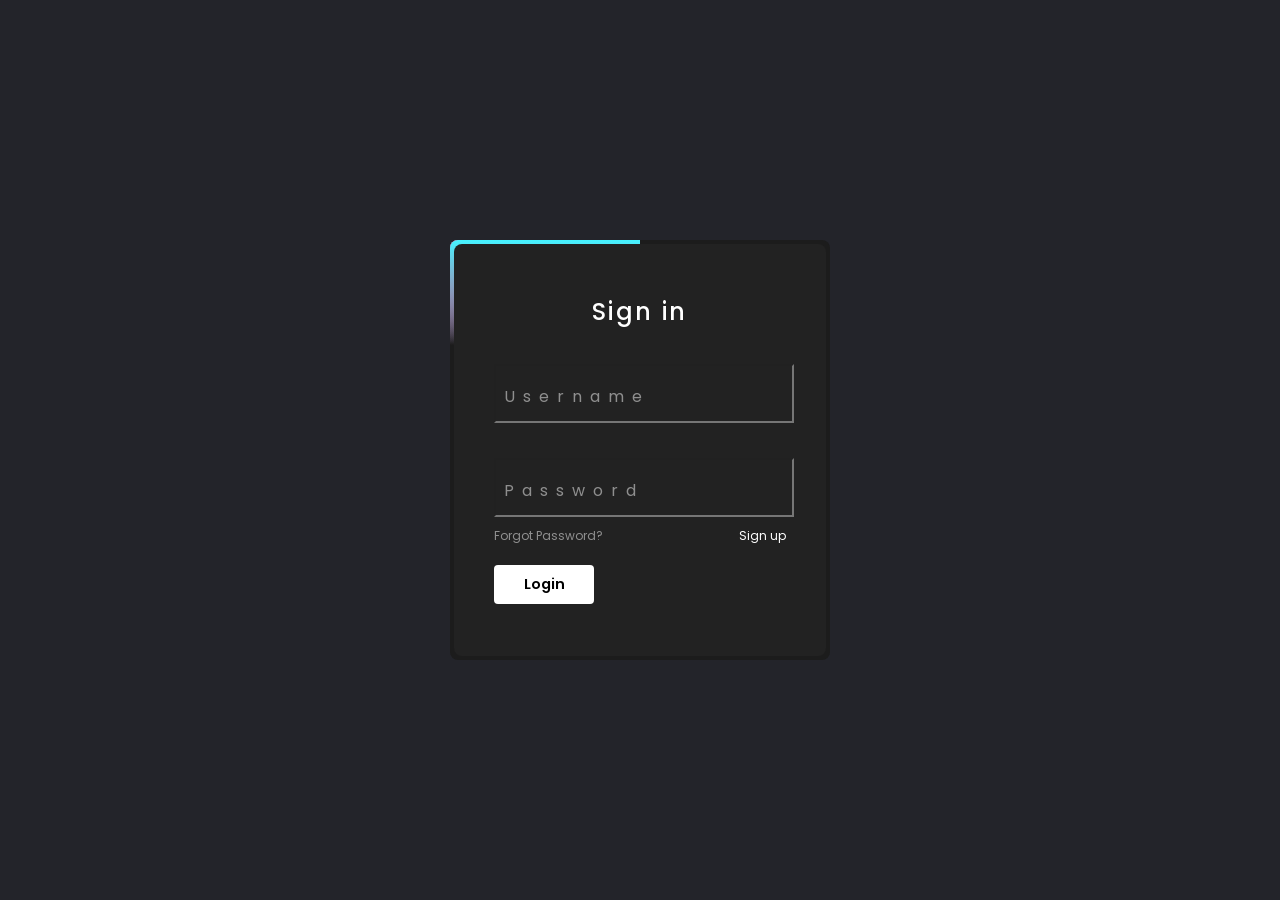
==== index.html @ 07b3e965 "first commit" ====
<!DOCTYPE html>
<html lang="en">
<head>
    <meta charset="UTF-8">
    <meta name="viewport" content="width=device-width, initial-scale=1.0">
    <title>Login</title>
    <link rel="stylesheet" href="style.css">
</head>
<body>
    <div class="box">
        <span class="borderLine"></span>
        <form>
            <h2>Sign in</h2>
            <div class="inputBox">
                <input type="text" required="required">
                <span>Username</span>
                <i></i>
            </div>
            <div class="inputBox">
                <input type="password" required="required">
                <span>Password</span>
                <i></i>
            </div>

            <div class="Links">
                <a href="#">Forgot Password?</a>
                <a href="#">Sign up</a>
            </div>

            <input type="submit" value="Login">
        </form>
    </div>
    <!-- Referensi Chanel -->
    <!-- https://youtu.be/rWQeqH526KA?si=4NmRKEbSD_kyifnA -->
</body>
</html>
---- style.css ----
@import url('https://fonts.googleapis.com/css2?family=Poppins:wght@300;400;500;600;700;800;900&display=swap');
*
{
    margin: 0;
    padding: 0;
    box-sizing: border-box;
    font-family: 'Poppins', sans-serif;
}

body
{
    display: flex;
    justify-content: center;
    align-items: center;
    min-height: 100vh;
    background: #23242a;
}

.box 
{
    position: relative;
    width: 380px;
    height: 420px;
    background: #1c1c1c;
    border-radius: 8px;
    overflow: hidden;
}

.box::before 
{
    content: '';
    position: absolute;
    top: -50%;
    left: -50%;
    width: 380px;
    height: 420px;
    background: linear-gradient(0deg, transparent,transparent,#45f3ff,#45f3ff,#45f3ff);
    z-index: 1;
    transform-origin: bottom right;
    animation: animate 6s linear infinite;
}

.box::after
{
    content: '';
    position: absolute;
    top: -50%;
    left: -50%;
    width: 380px;
    height: 420px;
    background: linear-gradient(0deg, transparent,transparent,#45f3ff,#45f3ff,#45f3ff);
    z-index: 1;
    transform-origin: bottom right;
    animation: animate 6s linear infinite;
    animation-delay: -3s;
}

.borderLine 
{
    position: absolute;
    top: 0;
    inset: 0;
}

.borderLine::before 
{
    content: '';
    position: absolute;
    top: -50%;
    left: -50%;
    width: 380px;
    height: 420px;
    background: linear-gradient(0deg, transparent,transparent,#ff2770,#ff2770,#ff2770);
    z-index: 1;
    transform-origin: bottom right;
    animation: animate 6s linear infinite;
    animation-delay: -1.5s;
}

.borderLine::after
{
    content: '';
    position: absolute;
    top: -50%;
    left: -50%;
    width: 380px;
    height: 420px;
    background: linear-gradient(0deg, transparent,transparent,#ff2770,#ff2770,#ff2770);
    z-index: 1;
    transform-origin: bottom right;
    animation: animate 6s linear infinite;
    animation-delay: -4.5s;
}

@keyframes animate
{
    0% 
    {
        transform: rotate(0deg);
    }
    100% 
    {
        transform: rotate(360deg);
    }
}
.box form 
{
    position: absolute;
    inset: 4px;
    background: #222;
    padding: 50px 40px;
    border-radius: 8px;
    z-index: 2;
    display: flex;
    flex-direction: column;
}

.box form h2
{
    color: #fff;
    font-weight: 500;
    text-align: center;
    letter-spacing: 0.1em;
}

.box form .inputBox 
{
    position: relative;
    width: 300px;
    margin-top: 35px;
}

.box form .inputBox input
{
    position: relative;
    width: 100%;
    padding: 20px 10px 10px;
    background: transparent;
    outline: none;
    box-shadow: none;
    color: #23242a;
    font-size: 1em;
    letter-spacing: 0.5em;
    transition: 0.5s;
    z-index: 10;
}

.box form .inputBox span
{
    position: absolute;
    left: 0;
    padding: 20px 10px 10px;
    pointer-events: none;
    color: #8f8f8f;
    font-size: 1em;
    letter-spacing: 0.5em;
    transition: 0.5s;
}

.box form .inputBox input:valid ~ span, 
.box form .inputBox input:focus ~ span 
{
    color: #fff;
    font-size: 0.75em;
    transform: translateY(-34px);
}

.box form .inputBox i 
{
    position: absolute;
    left: 0;
    bottom: 0;
    width: 100%;
    height: 2px;
    background: #fff;
    border-radius: 4px;
    overflow:hidden ;
    transition: 0.5s;
    pointer-events: none;
}

.box form .inputBox input:valid ~ i, 
.box form .inputBox input:focus ~ i 
{
    height: 45px;
}

.box form .Links
{
    display: flex;
    justify-content: space-between;
}

.box form .Links a 
{
    margin: 10px 0;
    font-size: 0.75em;
    color: #8f8f8f;
    text-decoration: none;
}

.box form .Links a:hover, 
.box form .Links a:nth-child(2)
{
    color: #fff;
}

.box form input[type="submit"] 
{
    border: none;
    outline: none;
    padding: 9px 25px;
    background: #fff;
    cursor: pointer;
    font-size: 0.9em;
    border-radius: 4px;
    font-weight: 600;
    width: 100px;
    margin-top: 10px;
}

.box form input[type="submit"]:active 
{
    opacity: 0.8;
}
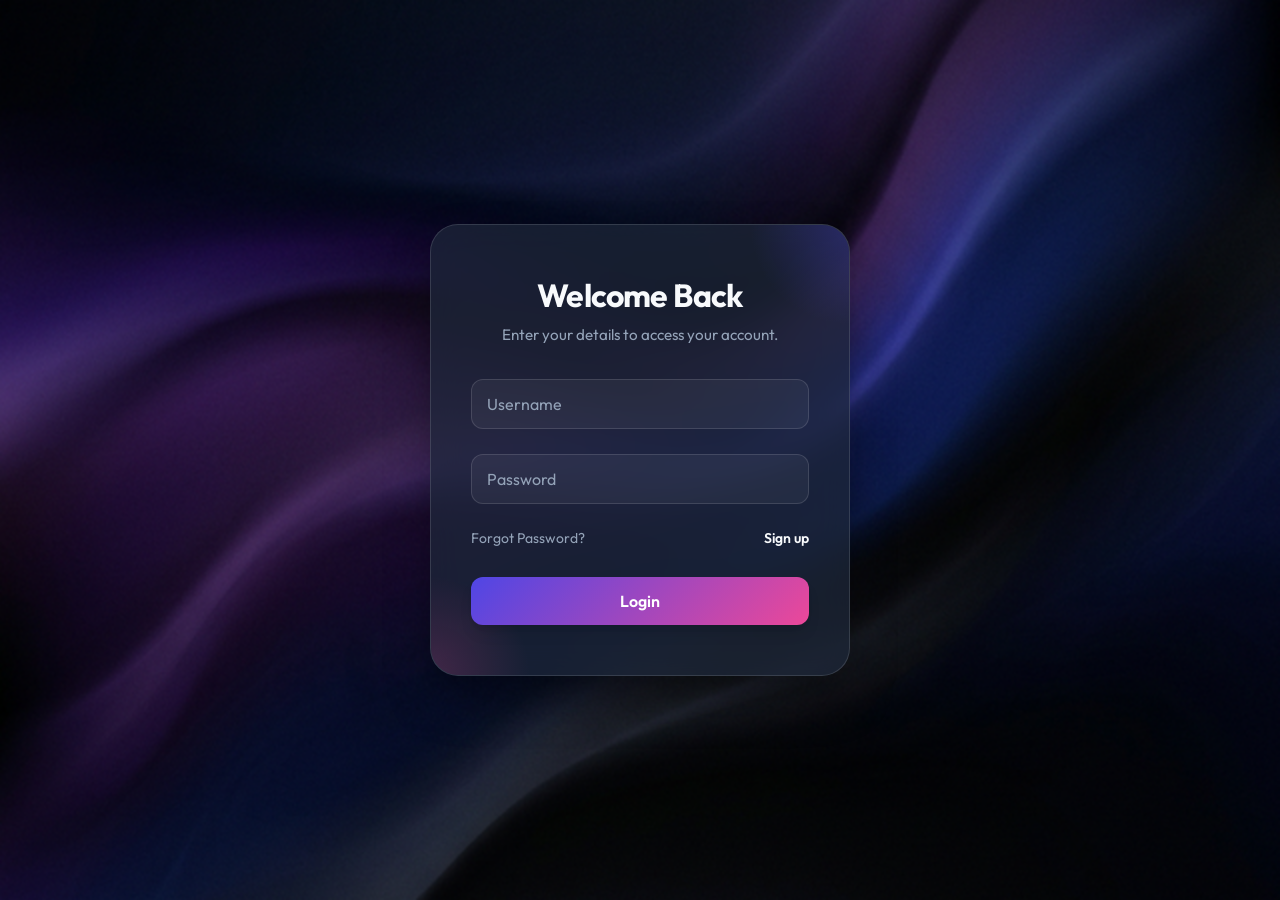
==== commit e4b3475b: "Redesign UI/X" ====
--- a/index.html
+++ b/index.html
@@ -3,34 +3,31 @@
 <head>
     <meta charset="UTF-8">
     <meta name="viewport" content="width=device-width, initial-scale=1.0">
-    <title>Login</title>
+    <title>Welcome Back | Modern Login</title>
+    <meta name="description" content="Access your account with our secure and premium login experience. Designed for simplicity and elegance.">
     <link rel="stylesheet" href="style.css">
 </head>
 <body>
-    <div class="box">
-        <span class="borderLine"></span>
-        <form>
-            <h2>Sign in</h2>
+    <div class="container">
+        <h2>Welcome Back</h2>
+        <p>Enter your details to access your account.</p>
+        <form action="#" method="post">
             <div class="inputBox">
-                <input type="text" required="required">
+                <input type="text" id="username" required="required">
                 <span>Username</span>
-                <i></i>
             </div>
             <div class="inputBox">
-                <input type="password" required="required">
+                <input type="password" id="password" required="required">
                 <span>Password</span>
-                <i></i>
             </div>
 
-            <div class="Links">
+            <div class="links">
                 <a href="#">Forgot Password?</a>
-                <a href="#">Sign up</a>
+                <a href="register.html" class="signup-btn">Sign up</a>
             </div>
 
             <input type="submit" value="Login">
         </form>
     </div>
-    <!-- Referensi Chanel -->
-    <!-- https://youtu.be/rWQeqH526KA?si=4NmRKEbSD_kyifnA -->
 </body>
 </html>
--- a/style.css
+++ b/style.css
@@ -1,225 +1,222 @@
-@import url('https://fonts.googleapis.com/css2?family=Poppins:wght@300;400;500;600;700;800;900&display=swap');
-*
-{
+@import url('https://fonts.googleapis.com/css2?family=Outfit:wght@300;400;500;600;700;800&display=swap');
+
+:root {
+    --primary: #4f46e5;
+    --secondary: #ec4899;
+    --accent: #06b6d4;
+    --bg-dark: #0f172a;
+    --card-bg: rgba(30, 41, 59, 0.7);
+    --text-primary: #f8fafc;
+    --text-secondary: #94a3b8;
+    --border: rgba(255, 255, 255, 0.125);
+}
+
+* {
     margin: 0;
     padding: 0;
     box-sizing: border-box;
-    font-family: 'Poppins', sans-serif;
-}
-
-body
-{
+    font-family: 'Outfit', sans-serif;
+}
+
+body {
     display: flex;
     justify-content: center;
     align-items: center;
     min-height: 100vh;
-    background: #23242a;
-}
-
-.box 
-{
+    background-color: var(--bg-dark); /* Fallback */
+    background-image: url('images/background.png');
+    background-size: cover;
+    background-position: center;
+    background-repeat: no-repeat;
+    background-attachment: fixed;
+    padding: 20px;
+    animation: fadeInBody 1s ease-out;
+}
+
+@keyframes fadeInBody {
+    from { opacity: 0; }
+    to { opacity: 1; }
+}
+
+/* Glassmorphism Container */
+.container {
     position: relative;
-    width: 380px;
-    height: 420px;
-    background: #1c1c1c;
-    border-radius: 8px;
+    width: 100%;
+    max-width: 420px;
+    background: var(--card-bg);
+    backdrop-filter: blur(16px);
+    -webkit-backdrop-filter: blur(16px);
+    border: 1px solid var(--border);
+    border-radius: 28px;
+    padding: 50px 40px;
+    box-shadow: 0 25px 50px -12px rgba(0, 0, 0, 0.5);
     overflow: hidden;
-}
-
-.box::before 
-{
+    z-index: 10;
+    animation: slideUp 0.8s cubic-bezier(0.16, 1, 0.3, 1);
+}
+
+@keyframes slideUp {
+    from { transform: translateY(30px); opacity: 0; }
+    to { transform: translateY(0); opacity: 1; }
+}
+
+/* Subtle Animated Glow in the corner */
+.container::before {
     content: '';
     position: absolute;
-    top: -50%;
-    left: -50%;
-    width: 380px;
-    height: 420px;
-    background: linear-gradient(0deg, transparent,transparent,#45f3ff,#45f3ff,#45f3ff);
-    z-index: 1;
-    transform-origin: bottom right;
-    animation: animate 6s linear infinite;
-}
-
-.box::after
-{
+    width: 200px;
+    height: 200px;
+    background: radial-gradient(circle, var(--primary), transparent 70%);
+    top: -100px;
+    right: -100px;
+    opacity: 0.3;
+    z-index: -1;
+    animation: pulse 8s infinite alternate;
+}
+
+.container::after {
     content: '';
     position: absolute;
-    top: -50%;
-    left: -50%;
-    width: 380px;
-    height: 420px;
-    background: linear-gradient(0deg, transparent,transparent,#45f3ff,#45f3ff,#45f3ff);
-    z-index: 1;
-    transform-origin: bottom right;
-    animation: animate 6s linear infinite;
-    animation-delay: -3s;
-}
-
-.borderLine 
-{
+    width: 200px;
+    height: 200px;
+    background: radial-gradient(circle, var(--secondary), transparent 70%);
+    bottom: -100px;
+    left: -100px;
+    opacity: 0.2;
+    z-index: -1;
+    animation: pulse 8s infinite alternate-reverse;
+}
+
+@keyframes pulse {
+    0% { transform: scale(1) translate(0, 0); }
+    100% { transform: scale(1.5) translate(-20px, 20px); }
+}
+
+.container h2 {
+    color: var(--text-primary);
+    font-size: 2rem;
+    font-weight: 700;
+    text-align: center;
+    margin-bottom: 10px;
+    letter-spacing: -0.025em;
+}
+
+.container p {
+    color: var(--text-secondary);
+    text-align: center;
+    font-size: 0.95rem;
+    margin-bottom: 35px;
+}
+
+.inputBox {
+    position: relative;
+    width: 100%;
+    margin-bottom: 25px;
+}
+
+.inputBox input {
+    width: 100%;
+    padding: 14px 16px;
+    background: rgba(255, 255, 255, 0.05);
+    border: 1px solid var(--border);
+    outline: none;
+    border-radius: 12px;
+    color: var(--text-primary);
+    font-size: 1rem;
+    transition: 0.3s;
+}
+
+.inputBox span {
     position: absolute;
+    left: 16px;
+    top: 50%;
+    transform: translateY(-50%);
+    pointer-events: none;
+    color: var(--text-secondary);
+    font-size: 1rem;
+    transition: 0.3s cubic-bezier(0.175, 0.885, 0.32, 1.275);
+}
+
+.inputBox input:focus,
+.inputBox input:valid {
+    border-color: var(--primary);
+    background: rgba(255, 255, 255, 0.08);
+    box-shadow: 0 0 0 4px rgba(79, 70, 229, 0.1);
+}
+
+.inputBox input:focus ~ span,
+.inputBox input:valid ~ span {
     top: 0;
-    inset: 0;
-}
-
-.borderLine::before 
-{
-    content: '';
-    position: absolute;
-    top: -50%;
-    left: -50%;
-    width: 380px;
-    height: 420px;
-    background: linear-gradient(0deg, transparent,transparent,#ff2770,#ff2770,#ff2770);
-    z-index: 1;
-    transform-origin: bottom right;
-    animation: animate 6s linear infinite;
-    animation-delay: -1.5s;
-}
-
-.borderLine::after
-{
-    content: '';
-    position: absolute;
-    top: -50%;
-    left: -50%;
-    width: 380px;
-    height: 420px;
-    background: linear-gradient(0deg, transparent,transparent,#ff2770,#ff2770,#ff2770);
-    z-index: 1;
-    transform-origin: bottom right;
-    animation: animate 6s linear infinite;
-    animation-delay: -4.5s;
-}
-
-@keyframes animate
-{
-    0% 
-    {
-        transform: rotate(0deg);
-    }
-    100% 
-    {
-        transform: rotate(360deg);
-    }
-}
-.box form 
-{
-    position: absolute;
-    inset: 4px;
-    background: #222;
-    padding: 50px 40px;
-    border-radius: 8px;
-    z-index: 2;
-    display: flex;
-    flex-direction: column;
-}
-
-.box form h2
-{
-    color: #fff;
-    font-weight: 500;
-    text-align: center;
-    letter-spacing: 0.1em;
-}
-
-.box form .inputBox 
-{
-    position: relative;
-    width: 300px;
-    margin-top: 35px;
-}
-
-.box form .inputBox input
-{
-    position: relative;
-    width: 100%;
-    padding: 20px 10px 10px;
-    background: transparent;
-    outline: none;
-    box-shadow: none;
-    color: #23242a;
-    font-size: 1em;
-    letter-spacing: 0.5em;
-    transition: 0.5s;
-    z-index: 10;
-}
-
-.box form .inputBox span
-{
-    position: absolute;
-    left: 0;
-    padding: 20px 10px 10px;
-    pointer-events: none;
-    color: #8f8f8f;
-    font-size: 1em;
-    letter-spacing: 0.5em;
-    transition: 0.5s;
-}
-
-.box form .inputBox input:valid ~ span, 
-.box form .inputBox input:focus ~ span 
-{
-    color: #fff;
-    font-size: 0.75em;
-    transform: translateY(-34px);
-}
-
-.box form .inputBox i 
-{
-    position: absolute;
-    left: 0;
-    bottom: 0;
-    width: 100%;
-    height: 2px;
-    background: #fff;
+    font-size: 0.8rem;
+    color: var(--primary);
+    background: var(--bg-dark); /* Small backdrop for the label */
+    padding: 2px 8px;
     border-radius: 4px;
-    overflow:hidden ;
-    transition: 0.5s;
-    pointer-events: none;
-}
-
-.box form .inputBox input:valid ~ i, 
-.box form .inputBox input:focus ~ i 
-{
-    height: 45px;
-}
-
-.box form .Links
-{
+    left: 10px;
+    transform: translateY(-50%);
+}
+
+.links {
     display: flex;
     justify-content: space-between;
-}
-
-.box form .Links a 
-{
-    margin: 10px 0;
-    font-size: 0.75em;
-    color: #8f8f8f;
+    align-items: center;
+    margin-bottom: 30px;
+}
+
+.links span {
+    color: var(--text-secondary);
+    font-size: 0.875rem;
+}
+
+.links a {
+    color: var(--text-secondary);
+    font-size: 0.875rem;
     text-decoration: none;
-}
-
-.box form .Links a:hover, 
-.box form .Links a:nth-child(2)
-{
-    color: #fff;
-}
-
-.box form input[type="submit"] 
-{
+    transition: 0.3s;
+}
+
+.links a:hover {
+    color: var(--primary);
+}
+
+.links a.signup-btn {
+    color: var(--text-primary);
+    font-weight: 600;
+}
+
+input[type="submit"] {
+    width: 100%;
+    padding: 14px;
+    background: linear-gradient(135deg, var(--primary), var(--secondary));
     border: none;
     outline: none;
-    padding: 9px 25px;
-    background: #fff;
+    border-radius: 12px;
+    color: white;
+    font-size: 1rem;
+    font-weight: 600;
     cursor: pointer;
-    font-size: 0.9em;
-    border-radius: 4px;
-    font-weight: 600;
-    width: 100px;
-    margin-top: 10px;
-}
-
-.box form input[type="submit"]:active 
-{
-    opacity: 0.8;
+    transition: 0.3s;
+    box-shadow: 0 10px 15px -3px rgba(0, 0, 0, 0.1), 0 4px 6px -2px rgba(0, 0, 0, 0.05);
+}
+
+input[type="submit"]:hover {
+    transform: translateY(-2px);
+    box-shadow: 0 20px 25px -5px rgba(0, 0, 0, 0.2);
+    filter: brightness(1.1);
+}
+
+input[type="submit"]:active {
+    transform: translateY(0);
+}
+
+/* Responsive adjustments */
+@media (max-width: 480px) {
+    .container {
+        padding: 40px 25px;
+        border-radius: 20px;
+    }
+    
+    .container h2 {
+        font-size: 1.75rem;
+    }
 }
